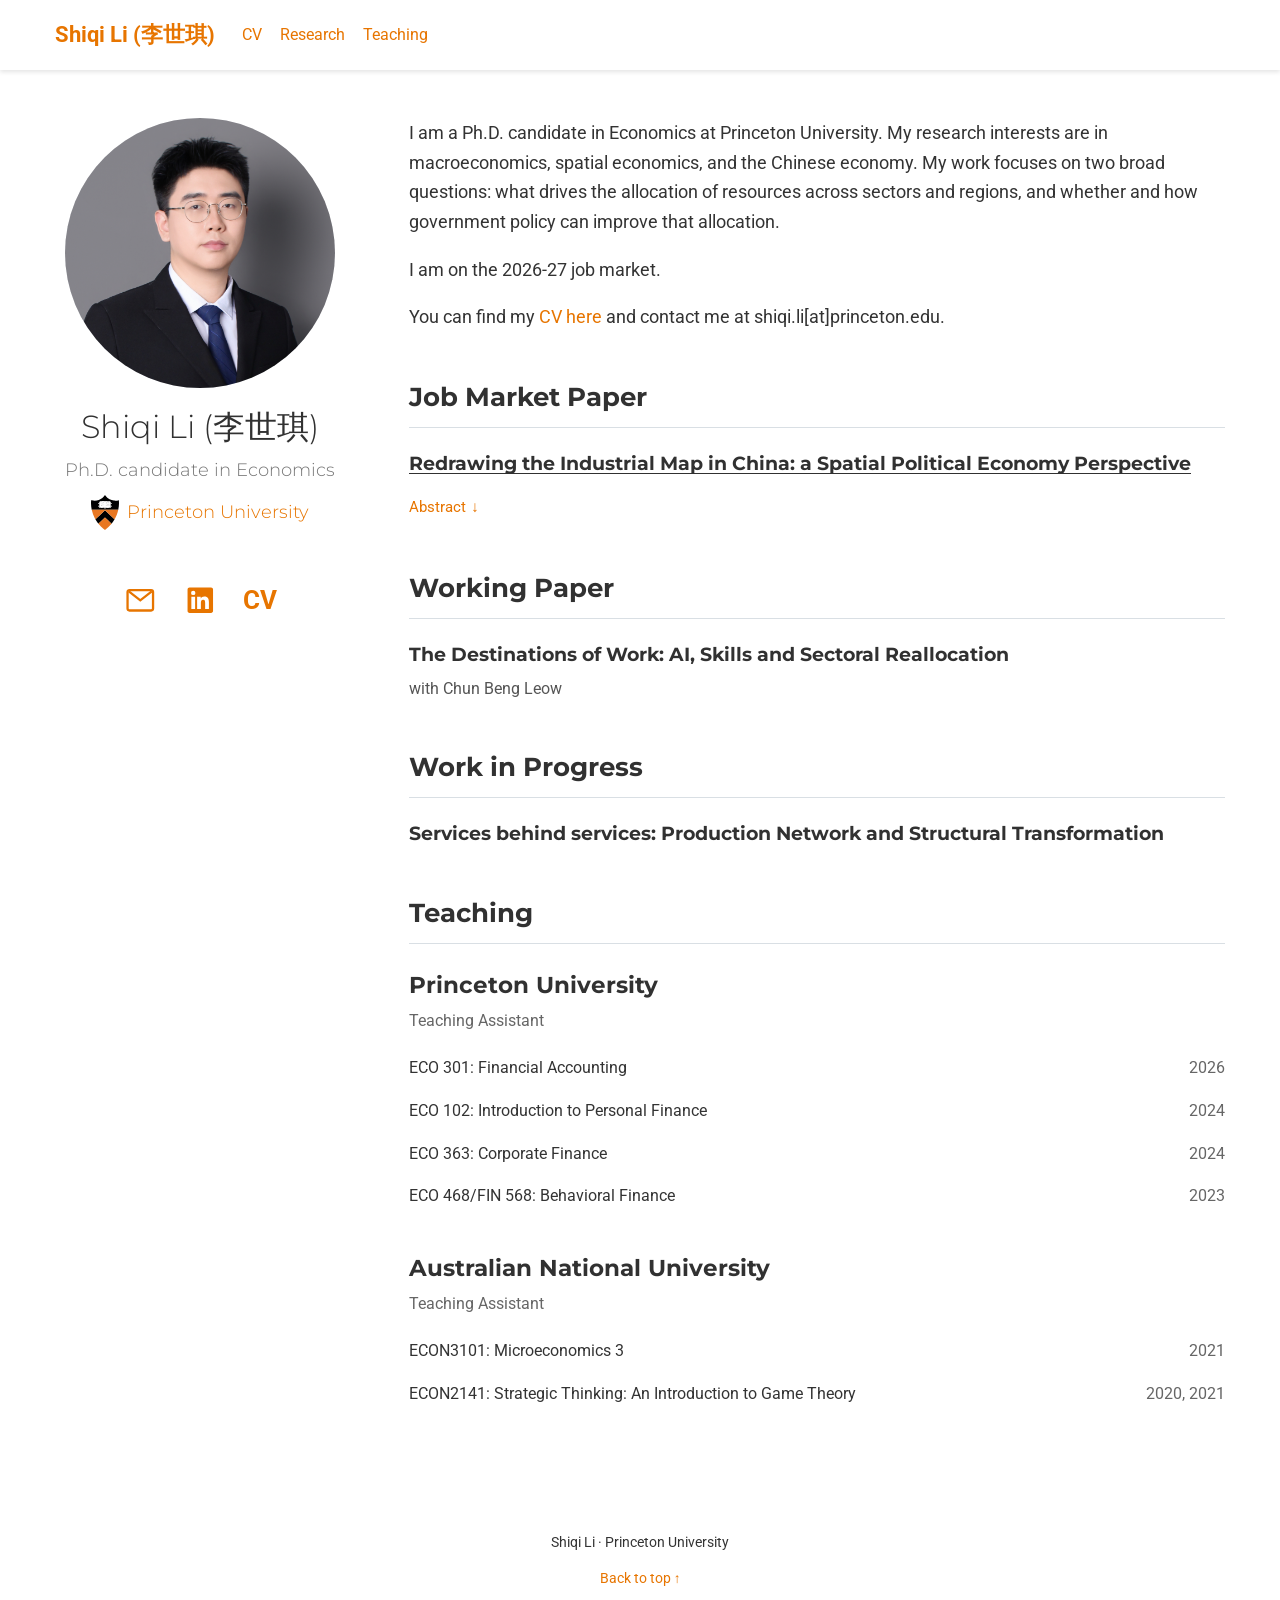
==== index.html @ 88051ad0 "Publish job market paper and simplify website layout" ====
<!doctype html>
<html lang="en">
<head>
  <meta charset="utf-8">
  <meta name="viewport" content="width=device-width, initial-scale=1">
  <meta name="description" content="Shiqi Li (李世琪), Ph.D. candidate in Economics at Princeton University. Research in macroeconomics, spatial economics, and the Chinese economy. 2026–27 job market.">
  <meta name="author" content="Shiqi Li">
  <meta name="theme-color" content="#ffffff">
  <link rel="canonical" href="https://shiqi-li.com/">
  <meta property="og:title" content="Shiqi Li">
  <meta property="og:description" content="Ph.D. candidate in Economics at Princeton University. Research in macroeconomics, spatial economics, and the Chinese economy. 2026–27 job market.">
  <meta property="og:type" content="website">
  <meta property="og:url" content="https://shiqi-li.com/">
  <title>Shiqi Li</title>
  <link rel="icon" type="image/svg+xml" href="assets/Princeton_seal.svg">
  <link rel="preconnect" href="https://fonts.googleapis.com">
  <link rel="preconnect" href="https://fonts.gstatic.com" crossorigin>
  <link href="https://fonts.googleapis.com/css?family=Montserrat:400,700%7CRoboto:400,400italic,700&display=swap" rel="stylesheet">
  <link rel="stylesheet" href="assets/academic.css">
  <link rel="stylesheet" href="styles.css">
  <script src="site.js" defer></script>
</head>
<body id="top">
  <a class="skip-link" href="#main">Skip to content</a>
  <header>
    <nav class="navbar navbar-expand-lg navbar-light" id="navbar-main" aria-label="Main navigation">
      <div class="container">
        <a class="navbar-brand" href="#about">Shiqi Li (李世琪)</a>
        <button class="menu-toggle" type="button" aria-expanded="false" aria-controls="navigation">
          <svg width="24" height="24" viewBox="0 0 24 24" aria-hidden="true"><path d="M3 6h18M3 12h18M3 18h18" fill="none" stroke="currentColor" stroke-width="2"/></svg>
          <span class="sr-only">Toggle navigation</span>
        </button>
        <ul class="site-navigation navbar-nav" id="navigation">
          <li class="nav-item"><a class="nav-link" href="files/CV_ShiqiLi.pdf">CV</a></li>
          <li class="nav-item"><a class="nav-link" href="#research">Research</a></li>
          <li class="nav-item"><a class="nav-link" href="#teaching">Teaching</a></li>
        </ul>
      </div>
    </nav>
  </header>

  <main id="main" class="container site-layout">
    <aside class="profile-sidebar" aria-labelledby="profile-name">
      <div id="profile">
        <div class="avatar avatar-circle profile-photo">
          <img src="assets/ShiqiLi_photo.jpg" alt="Shiqi Li" width="3189" height="4783" fetchpriority="high" decoding="async">
        </div>
        <div class="portrait-title">
          <h1 id="profile-name">Shiqi Li (李世琪)</h1>
          <h3>Ph.D. candidate in Economics</h3>
          <h3><a class="university-link" href="https://economics.princeton.edu/"><img class="university-logo" src="assets/Princeton_seal.svg" alt="" width="28" height="36">Princeton University</a></h3>
        </div>
        <ul class="network-icon" aria-label="Profile links">
          <li><a href="mailto:shiqi.li@princeton.edu" aria-label="Email Shiqi Li" title="Email">
            <svg class="profile-icon" viewBox="0 0 24 24" aria-hidden="true"><rect x="2" y="4" width="20" height="16" rx="1.5" fill="none" stroke="currentColor" stroke-width="1.8"/><path d="m3 5 9 7 9-7" fill="none" stroke="currentColor" stroke-width="1.8"/></svg>
          </a></li>
          <li><a href="https://www.linkedin.com/in/shiqi-li-257628123/" aria-label="Shiqi Li on LinkedIn" title="LinkedIn">
            <svg class="profile-icon" viewBox="0 0 24 24" aria-hidden="true"><path fill="currentColor" d="M20.45 2H3.55C2.69 2 2 2.68 2 3.52v16.96C2 21.32 2.69 22 3.55 22h16.9c.86 0 1.55-.68 1.55-1.52V3.52C22 2.68 21.31 2 20.45 2ZM7.93 18.75H4.98V9.2h2.95v9.55ZM6.45 7.9a1.71 1.71 0 1 1 0-3.42 1.71 1.71 0 0 1 0 3.42Zm12.3 10.85H15.8V14.1c0-1.11-.02-2.54-1.55-2.54-1.55 0-1.79 1.21-1.79 2.46v4.73H9.51V9.2h2.83v1.3h.04c.39-.74 1.36-1.52 2.79-1.52 2.98 0 3.58 1.96 3.58 4.51v5.26Z"/></svg>
          </a></li>
          <li><a class="cv-icon" href="files/CV_ShiqiLi.pdf" aria-label="Download curriculum vitae, PDF" title="Curriculum vitae">CV</a></li>
        </ul>
      </div>
    </aside>

    <div class="main-content">
      <section id="about" class="content-section biography" aria-label="Biography">
        <p>I am a Ph.D. candidate in Economics at Princeton University. My research interests are in macroeconomics, spatial economics, and the Chinese economy. My work focuses on two broad questions: what drives the allocation of resources across sectors and regions, and whether and how government policy can improve that allocation.</p>
        <p>I am on the 2026-27 job market.</p>
        <p>You can find my <a href="files/CV_ShiqiLi.pdf">CV here</a> and contact me at shiqi.li[at]princeton.edu.</p>
      </section>

      <section id="research" class="content-section" aria-labelledby="research-heading">
        <h2 class="section-title" id="research-heading">Job Market Paper</h2>
        <article class="paper-entry">
          <h3 class="article-title"><a href="files/ShiqiLI_JMP.pdf">Redrawing the Industrial Map in China: a Spatial Political Economy Perspective</a></h3>
          <details class="paper-abstract">
            <summary><span>Abstract</span><span class="abstract-arrow" aria-hidden="true">↓</span></summary>
            <div class="article-style">
              <p>Chinese provinces’ industrial structures have become increasingly similar. This paper develops a quantitative spatial political-economy model to recover provincial industrial priorities from observed subsidies, accounting for trade, production networks, and national external economies of scale. Recovered priorities become more similar across inland and coastal provinces and align with national and provincial development plans. Removing recovered sectoral priorities reduces national welfare, yet optimally designed priorities would raise welfare by 1.12 percent in 2012 while holding each province’s budget fixed. These findings show that increasing industrial similarity under local sectoral priorities is consistent with national scale spillovers, while redesigning those priorities can further improve welfare within existing fiscal resources.</p>
            </div>
          </details>
        </article>
      </section>

      <section id="working-papers" class="content-section" aria-labelledby="working-heading">
        <h2 class="section-title" id="working-heading">Working Paper</h2>
        <article class="paper-entry">
          <h3 class="article-title">The Destinations of Work: AI, Skills and Sectoral Reallocation</h3>
          <p class="paper-coauthors">with Chun Beng Leow</p>
        </article>
      </section>

      <section id="work-in-progress" class="content-section" aria-labelledby="progress-heading">
        <h2 class="section-title" id="progress-heading">Work in Progress</h2>
        <article class="paper-entry">
          <h3 class="article-title">Services behind services: Production Network and Structural Transformation</h3>
        </article>
      </section>

      <section id="teaching" class="content-section teaching-content" aria-labelledby="teaching-heading">
        <h2 class="section-title" id="teaching-heading">Teaching</h2>
        <h3>Princeton University</h3>
        <p class="teaching-role">Teaching Assistant</p>
        <ul class="course-list">
          <li><span>ECO 301: Financial Accounting</span><span>2026</span></li>
          <li><span>ECO 102: Introduction to Personal Finance</span><span>2024</span></li>
          <li><span>ECO 363: Corporate Finance</span><span>2024</span></li>
          <li><span>ECO 468/FIN 568: Behavioral Finance</span><span>2023</span></li>
        </ul>
        <h3>Australian National University</h3>
        <p class="teaching-role">Teaching Assistant</p>
        <ul class="course-list">
          <li><span>ECON3101: Microeconomics 3</span><span>2021</span></li>
          <li><span>ECON2141: Strategic Thinking: An Introduction to Game Theory</span><span>2020, 2021</span></li>
        </ul>
      </section>
    </div>
  </main>
  <footer class="site-footer"><div class="container"><p>Shiqi Li · Princeton University</p><a href="#top" class="back-to-top">Back to top ↑</a></div></footer>
</body>
</html>
---- styles.css ----
/* Small adaptations of the supplied Hugo Academic template. */
:root { --brand-orange: #E77500; }
a, a:hover, a:focus { color: var(--brand-orange); }
#navbar-main .navbar-brand, #navbar-main .navbar-nav .nav-link { color: var(--brand-orange); }
#navbar-main .navbar-nav .nav-link.active { color: var(--brand-orange) !important; }
html { font-size: 18px; scroll-behavior: smooth; scroll-padding-top: 88px; }
body { overflow-wrap: break-word; }
.site-layout { display: grid; grid-template-columns: 290px minmax(0, 1fr); gap: 64px; align-items: start; padding-top: 48px; padding-bottom: 40px; }
.profile-sidebar { position: sticky; top: 100px; }
#profile { padding: 0; }
.main-content { min-width: 0; }
.content-section { margin-bottom: 48px; }
.content-section:last-child { margin-bottom: 0; }
.section-title { margin: 0 0 22px; padding-bottom: 12px; border-bottom: 1px solid #d9dfe4; font-size: 1.45rem; font-weight: 700; line-height: 1.35; }
.portrait-title h1 { font-size: 1.75em; font-weight: 300; margin: 20px 0 10px; }
.portrait-title h3 { font-size: 1rem; line-height: 1.5; }
.university-link { display: inline-flex; align-items: center; gap: 8px; }
.university-logo { width: 28px; height: 36px; flex: 0 0 28px; object-fit: contain; }
.profile-photo { overflow: hidden; background: #eef0f3; }
.profile-photo img { width: 100%; height: 100%; object-fit: cover; object-position: 50% 18%; transform: scale(1.65); transform-origin: 50% 28%; }
.profile-icon { width: 1.7rem; height: 1.7rem; display: block; }
.network-icon { display: flex; justify-content: center; align-items: center; gap: 16px; padding: 0; }
.network-icon li { display: block; margin: 0; }
.network-icon a { display: flex; align-items: center; justify-content: center; min-width: 44px; min-height: 44px; }
.cv-icon { font-size: 1.45rem; font-weight: 700; line-height: 1; }
.paper-entry + .paper-entry { margin-top: 30px; }
.paper-entry .article-title { margin: 0 0 8px; font-size: 1.05rem; font-weight: 700; line-height: 1.5; }
.paper-entry .article-title a { color: inherit; text-decoration: underline; text-decoration-thickness: 1px; text-underline-offset: .16em; }
.paper-coauthors { margin: 0 0 12px; color: #555; font-size: .9rem; line-height: 1.5; }
.paper-entry .article-style { font-size: .95rem; }
.paper-entry .article-style p:last-child { margin-bottom: 0; }
.paper-abstract { margin-top: 12px; }
.paper-abstract > summary { display: inline-flex; align-items: center; gap: .35em; list-style: none; cursor: pointer; color: var(--brand-orange); padding: 4px 0; font-size: .85rem; line-height: 1.5; }
.paper-abstract > summary::-webkit-details-marker { display: none; }
.paper-abstract > summary:hover > span:first-child { text-decoration: underline; }
.abstract-arrow { display: inline-block; }
.paper-abstract[open] .abstract-arrow { transform: rotate(180deg); }
.paper-abstract > summary:focus-visible { outline: 3px solid var(--brand-orange); outline-offset: 4px; }
.paper-abstract > .article-style { margin-top: 16px; }
.teaching-content h3:first-child { margin-top: 0; }
.teaching-role { color: #666; font-size: .9rem; margin-bottom: 12px; }
.course-list { list-style: none; padding: 0; margin: 0 0 36px; font-size: .9rem; }
.course-list li { display: flex; justify-content: space-between; align-items: baseline; gap: 24px; padding: 8px 0; }
.course-list li > span:last-child { white-space: nowrap; color: #666; }
.site-navigation { display: flex; flex-direction: row; margin-right: auto; }
.menu-toggle { display: none; border: 0; padding: 10px; background: transparent; color: #34495e; cursor: pointer; }
.site-footer { margin: 0; padding: 40px 0; text-align: center; }
.site-footer p { margin: 0 0 8px; }
.back-to-top { font-size: .75rem; }
.skip-link { position: fixed; top: -100px; left: 16px; z-index: 2000; background: #fff; padding: 12px 20px; }
.skip-link:focus { top: 8px; }
a:focus-visible, button:focus-visible { outline: 3px solid var(--brand-orange); outline-offset: 4px; }
@media (max-width: 991.98px) {
  html { font-size: 16px; scroll-padding-top: 68px; }
  .site-layout { display: block; padding-top: 32px; }
  .profile-sidebar { position: static; margin-bottom: 40px; }
  #navbar-main .container { position: relative; }
  .menu-toggle { display: flex; }
  #navbar-main .site-navigation { position: absolute; top: 100%; left: 0; right: 0; display: flex; flex-direction: column; margin: 0; padding: 8px 24px 16px; background: #fff; box-shadow: 0 6px 10px rgba(0,0,0,.08); }
  .js #navbar-main .site-navigation { display: none; }
  .js #navbar-main .site-navigation.is-open { display: flex; }
  #navbar-main .navbar-brand { margin-right: auto; }
  #navbar-main .nav-link { padding: 10px 0; }
  #profile { padding-top: 0; }
  .section-title { font-size: 1.35rem; }
}
@media (max-width: 575.98px) {
  .container { padding-left: 24px; padding-right: 24px; }
  .course-list li { gap: 12px; }
}
@media (prefers-reduced-motion: reduce) { html { scroll-behavior: auto; } .home-section { animation: none; } }
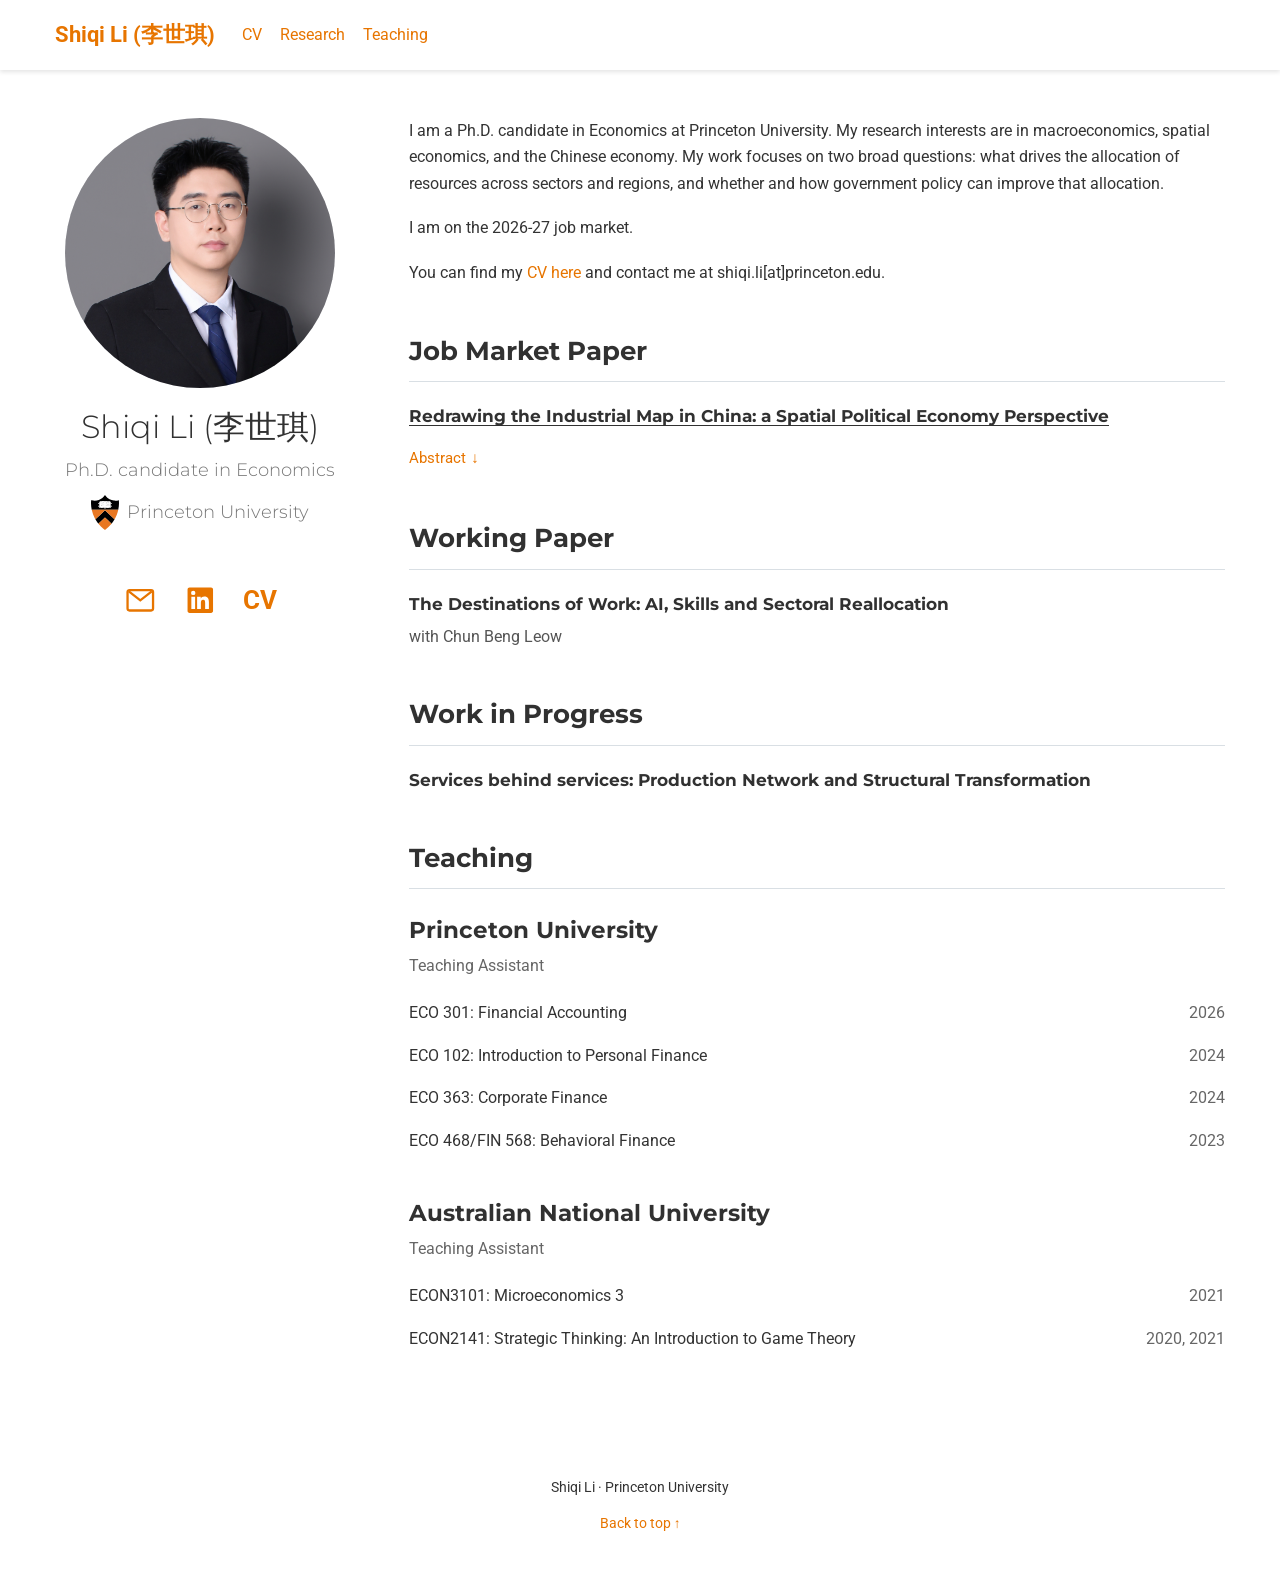
==== commit 7d744d85: "Reduce biography and paper title fonts and unlink affiliation" ====
--- a/index.html
+++ b/index.html
@@ -48,7 +48,7 @@
         <div class="portrait-title">
           <h1 id="profile-name">Shiqi Li (李世琪)</h1>
           <h3>Ph.D. candidate in Economics</h3>
-          <h3><a class="university-link" href="https://economics.princeton.edu/"><img class="university-logo" src="assets/Princeton_seal.svg" alt="" width="28" height="36">Princeton University</a></h3>
+          <h3><span class="university-affiliation"><img class="university-logo" src="assets/Princeton_seal.svg" alt="" width="28" height="36">Princeton University</span></h3>
         </div>
         <ul class="network-icon" aria-label="Profile links">
           <li><a href="mailto:shiqi.li@princeton.edu" aria-label="Email Shiqi Li" title="Email">
--- a/styles.css
+++ b/styles.css
@@ -9,12 +9,13 @@
 .profile-sidebar { position: sticky; top: 100px; }
 #profile { padding: 0; }
 .main-content { min-width: 0; }
+.biography { font-size: calc(1rem - 2px); }
 .content-section { margin-bottom: 48px; }
 .content-section:last-child { margin-bottom: 0; }
 .section-title { margin: 0 0 22px; padding-bottom: 12px; border-bottom: 1px solid #d9dfe4; font-size: 1.45rem; font-weight: 700; line-height: 1.35; }
 .portrait-title h1 { font-size: 1.75em; font-weight: 300; margin: 20px 0 10px; }
 .portrait-title h3 { font-size: 1rem; line-height: 1.5; }
-.university-link { display: inline-flex; align-items: center; gap: 8px; }
+.university-affiliation { display: inline-flex; align-items: center; gap: 8px; }
 .university-logo { width: 28px; height: 36px; flex: 0 0 28px; object-fit: contain; }
 .profile-photo { overflow: hidden; background: #eef0f3; }
 .profile-photo img { width: 100%; height: 100%; object-fit: cover; object-position: 50% 18%; transform: scale(1.65); transform-origin: 50% 28%; }
@@ -24,7 +25,7 @@
 .network-icon a { display: flex; align-items: center; justify-content: center; min-width: 44px; min-height: 44px; }
 .cv-icon { font-size: 1.45rem; font-weight: 700; line-height: 1; }
 .paper-entry + .paper-entry { margin-top: 30px; }
-.paper-entry .article-title { margin: 0 0 8px; font-size: 1.05rem; font-weight: 700; line-height: 1.5; }
+.paper-entry .article-title { margin: 0 0 8px; font-size: calc(1.05rem - 2px); font-weight: 700; line-height: 1.5; }
 .paper-entry .article-title a { color: inherit; text-decoration: underline; text-decoration-thickness: 1px; text-underline-offset: .16em; }
 .paper-coauthors { margin: 0 0 12px; color: #555; font-size: .9rem; line-height: 1.5; }
 .paper-entry .article-style { font-size: .95rem; }
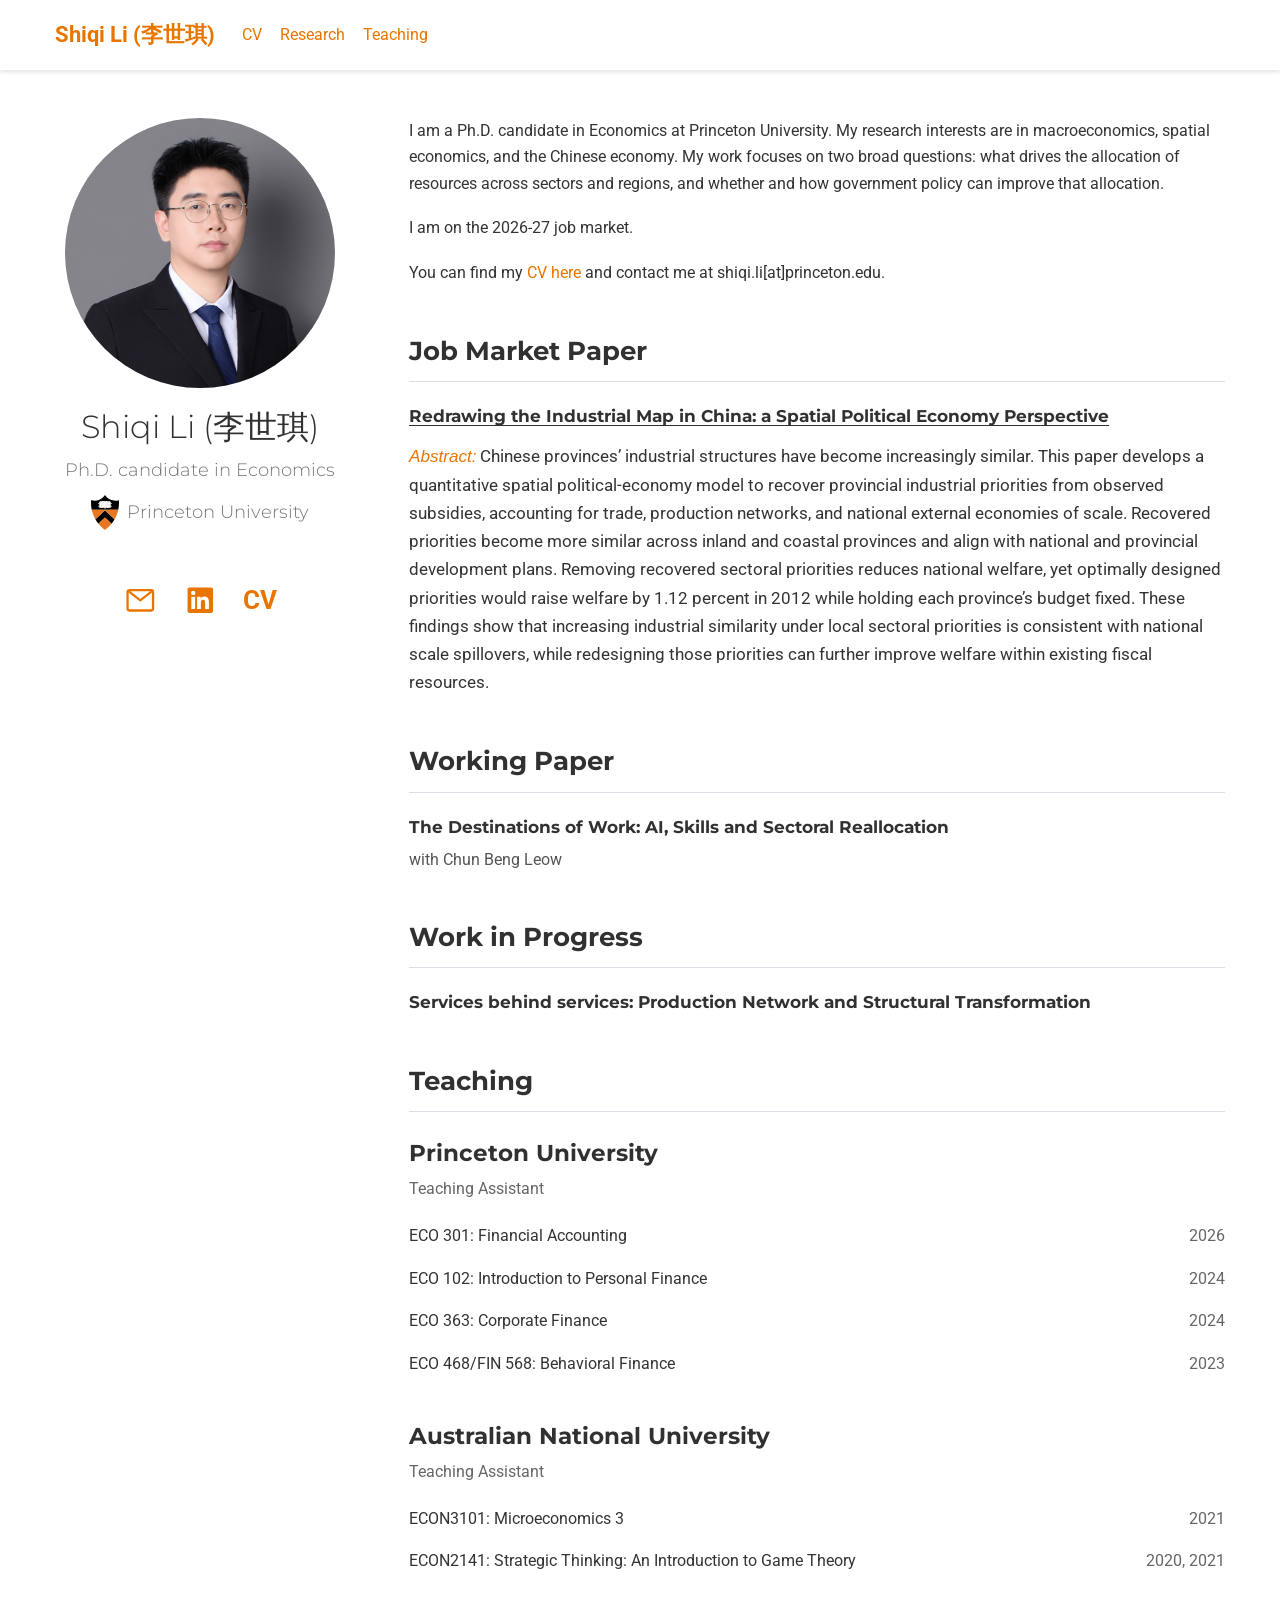
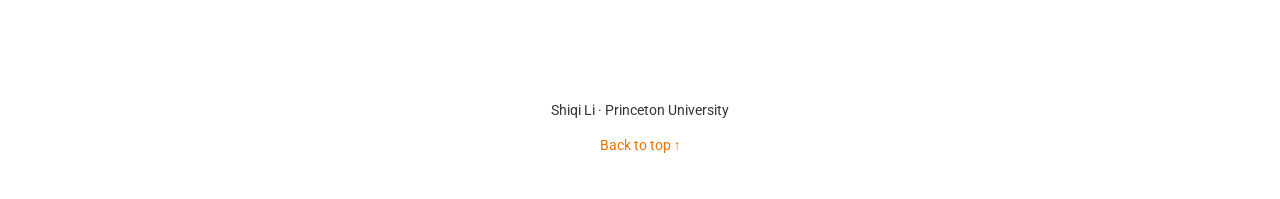
==== commit ff3fb02b: "Show JMP abstract and add compatible browser icons" ====
--- a/index.html
+++ b/index.html
@@ -12,7 +12,9 @@
   <meta property="og:type" content="website">
   <meta property="og:url" content="https://shiqi-li.com/">
   <title>Shiqi Li</title>
-  <link rel="icon" type="image/svg+xml" href="assets/Princeton_seal.svg">
+  <link rel="icon" href="favicon.ico" sizes="16x16 32x32 48x48">
+  <link rel="icon" type="image/png" sizes="48x48" href="assets/favicon-48x48.png">
+  <link rel="apple-touch-icon" sizes="180x180" href="assets/apple-touch-icon.png">
   <link rel="preconnect" href="https://fonts.googleapis.com">
   <link rel="preconnect" href="https://fonts.gstatic.com" crossorigin>
   <link href="https://fonts.googleapis.com/css?family=Montserrat:400,700%7CRoboto:400,400italic,700&display=swap" rel="stylesheet">
@@ -31,7 +33,7 @@
           <span class="sr-only">Toggle navigation</span>
         </button>
         <ul class="site-navigation navbar-nav" id="navigation">
-          <li class="nav-item"><a class="nav-link" href="files/CV_ShiqiLi.pdf">CV</a></li>
+          <li class="nav-item"><a class="nav-link" href="files/ShiqiLI_CV.pdf">CV</a></li>
           <li class="nav-item"><a class="nav-link" href="#research">Research</a></li>
           <li class="nav-item"><a class="nav-link" href="#teaching">Teaching</a></li>
         </ul>
@@ -57,7 +59,7 @@
           <li><a href="https://www.linkedin.com/in/shiqi-li-257628123/" aria-label="Shiqi Li on LinkedIn" title="LinkedIn">
             <svg class="profile-icon" viewBox="0 0 24 24" aria-hidden="true"><path fill="currentColor" d="M20.45 2H3.55C2.69 2 2 2.68 2 3.52v16.96C2 21.32 2.69 22 3.55 22h16.9c.86 0 1.55-.68 1.55-1.52V3.52C22 2.68 21.31 2 20.45 2ZM7.93 18.75H4.98V9.2h2.95v9.55ZM6.45 7.9a1.71 1.71 0 1 1 0-3.42 1.71 1.71 0 0 1 0 3.42Zm12.3 10.85H15.8V14.1c0-1.11-.02-2.54-1.55-2.54-1.55 0-1.79 1.21-1.79 2.46v4.73H9.51V9.2h2.83v1.3h.04c.39-.74 1.36-1.52 2.79-1.52 2.98 0 3.58 1.96 3.58 4.51v5.26Z"/></svg>
           </a></li>
-          <li><a class="cv-icon" href="files/CV_ShiqiLi.pdf" aria-label="Download curriculum vitae, PDF" title="Curriculum vitae">CV</a></li>
+          <li><a class="cv-icon" href="files/ShiqiLI_CV.pdf" aria-label="Download curriculum vitae, PDF" title="Curriculum vitae">CV</a></li>
         </ul>
       </div>
     </aside>
@@ -66,19 +68,16 @@
       <section id="about" class="content-section biography" aria-label="Biography">
         <p>I am a Ph.D. candidate in Economics at Princeton University. My research interests are in macroeconomics, spatial economics, and the Chinese economy. My work focuses on two broad questions: what drives the allocation of resources across sectors and regions, and whether and how government policy can improve that allocation.</p>
         <p>I am on the 2026-27 job market.</p>
-        <p>You can find my <a href="files/CV_ShiqiLi.pdf">CV here</a> and contact me at shiqi.li[at]princeton.edu.</p>
+        <p>You can find my <a href="files/ShiqiLI_CV.pdf">CV here</a> and contact me at shiqi.li[at]princeton.edu.</p>
       </section>
 
       <section id="research" class="content-section" aria-labelledby="research-heading">
         <h2 class="section-title" id="research-heading">Job Market Paper</h2>
         <article class="paper-entry">
           <h3 class="article-title"><a href="files/ShiqiLI_JMP.pdf">Redrawing the Industrial Map in China: a Spatial Political Economy Perspective</a></h3>
-          <details class="paper-abstract">
-            <summary><span>Abstract</span><span class="abstract-arrow" aria-hidden="true">↓</span></summary>
-            <div class="article-style">
-              <p>Chinese provinces’ industrial structures have become increasingly similar. This paper develops a quantitative spatial political-economy model to recover provincial industrial priorities from observed subsidies, accounting for trade, production networks, and national external economies of scale. Recovered priorities become more similar across inland and coastal provinces and align with national and provincial development plans. Removing recovered sectoral priorities reduces national welfare, yet optimally designed priorities would raise welfare by 1.12 percent in 2012 while holding each province’s budget fixed. These findings show that increasing industrial similarity under local sectoral priorities is consistent with national scale spillovers, while redesigning those priorities can further improve welfare within existing fiscal resources.</p>
-            </div>
-          </details>
+          <div class="paper-abstract article-style">
+            <p><em class="abstract-label">Abstract:</em> Chinese provinces’ industrial structures have become increasingly similar. This paper develops a quantitative spatial political-economy model to recover provincial industrial priorities from observed subsidies, accounting for trade, production networks, and national external economies of scale. Recovered priorities become more similar across inland and coastal provinces and align with national and provincial development plans. Removing recovered sectoral priorities reduces national welfare, yet optimally designed priorities would raise welfare by 1.12 percent in 2012 while holding each province’s budget fixed. These findings show that increasing industrial similarity under local sectoral priorities is consistent with national scale spillovers, while redesigning those priorities can further improve welfare within existing fiscal resources.</p>
+          </div>
         </article>
       </section>
 
--- a/styles.css
+++ b/styles.css
@@ -31,13 +31,7 @@
 .paper-entry .article-style { font-size: .95rem; }
 .paper-entry .article-style p:last-child { margin-bottom: 0; }
 .paper-abstract { margin-top: 12px; }
-.paper-abstract > summary { display: inline-flex; align-items: center; gap: .35em; list-style: none; cursor: pointer; color: var(--brand-orange); padding: 4px 0; font-size: .85rem; line-height: 1.5; }
-.paper-abstract > summary::-webkit-details-marker { display: none; }
-.paper-abstract > summary:hover > span:first-child { text-decoration: underline; }
-.abstract-arrow { display: inline-block; }
-.paper-abstract[open] .abstract-arrow { transform: rotate(180deg); }
-.paper-abstract > summary:focus-visible { outline: 3px solid var(--brand-orange); outline-offset: 4px; }
-.paper-abstract > .article-style { margin-top: 16px; }
+.abstract-label { color: var(--brand-orange); }
 .teaching-content h3:first-child { margin-top: 0; }
 .teaching-role { color: #666; font-size: .9rem; margin-bottom: 12px; }
 .course-list { list-style: none; padding: 0; margin: 0 0 36px; font-size: .9rem; }
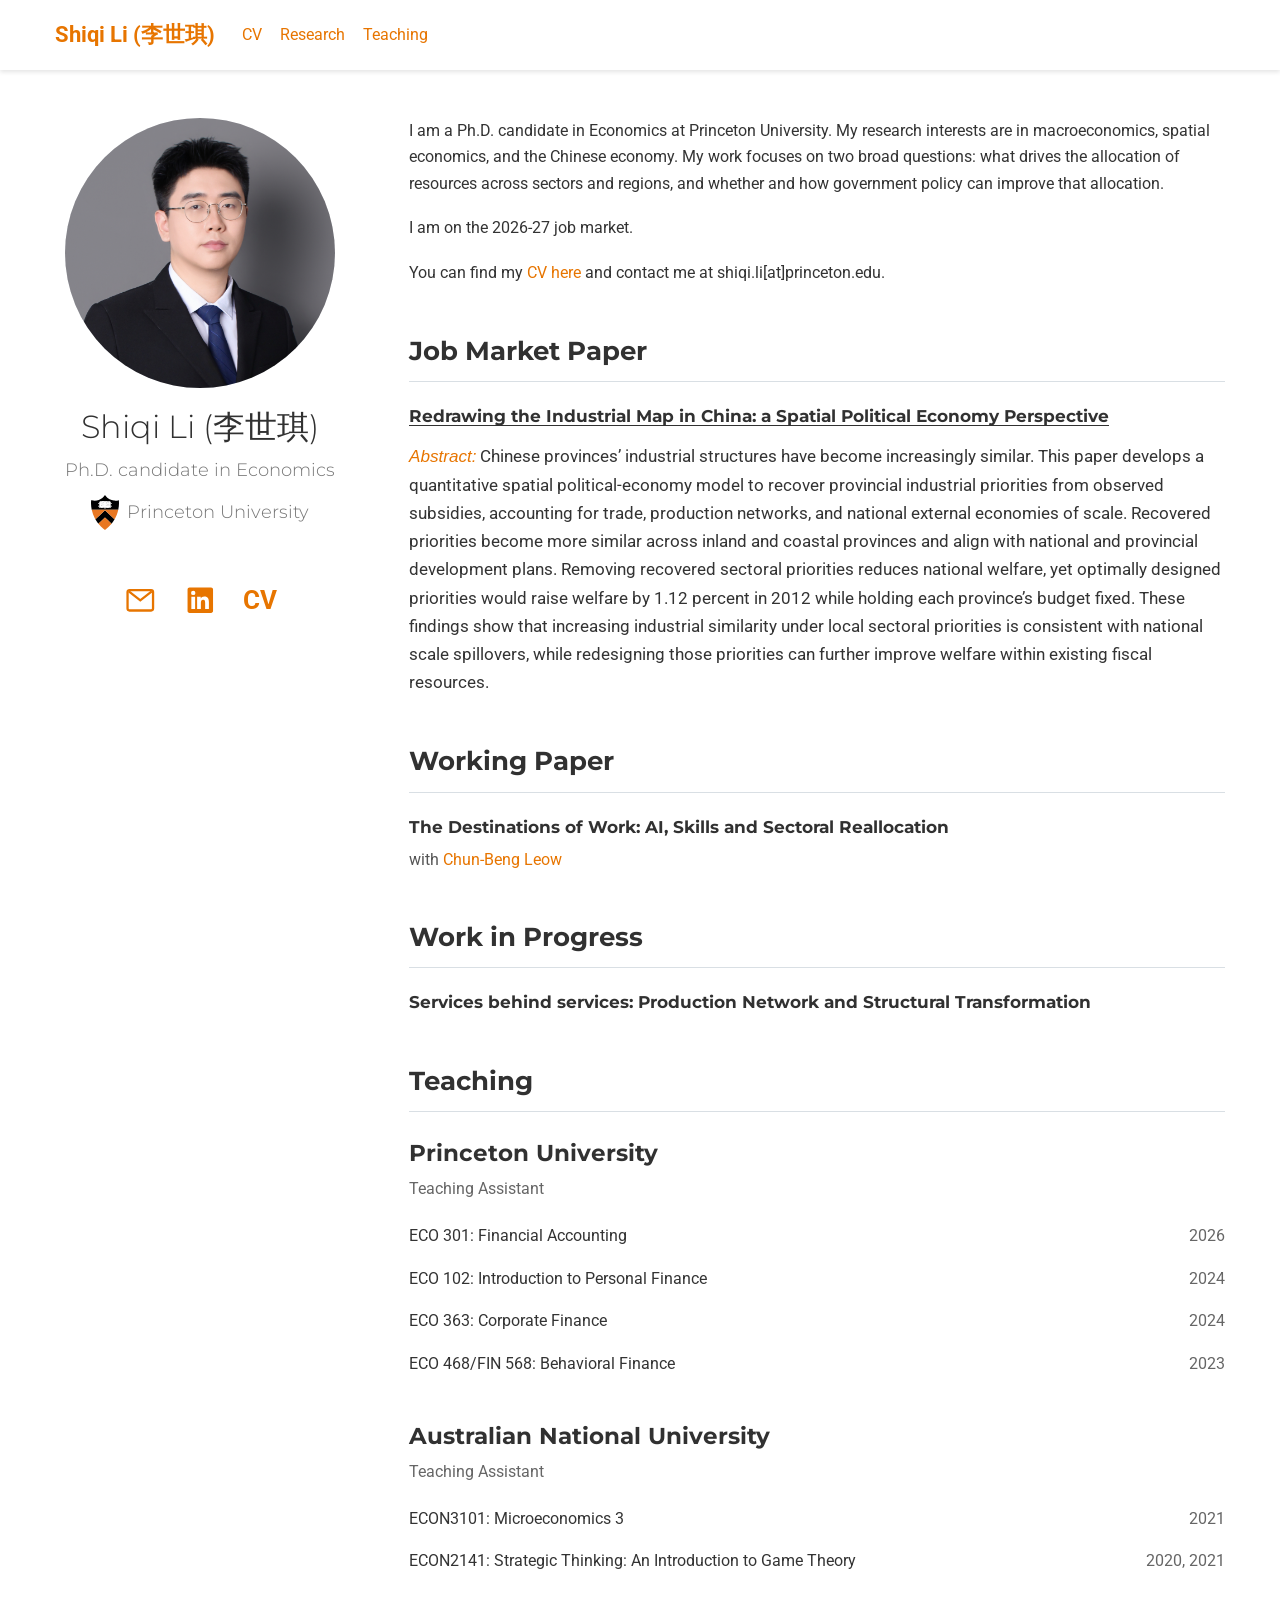
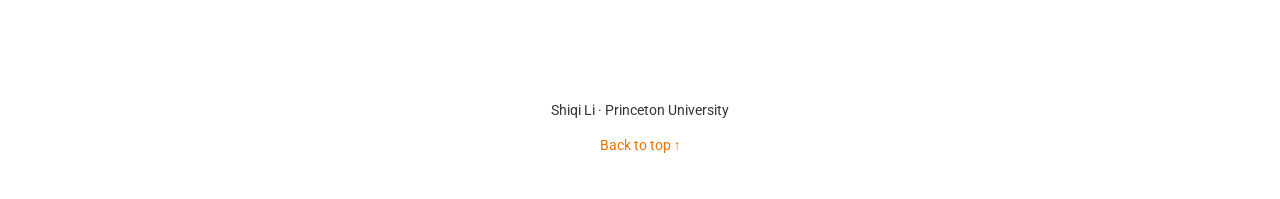
==== commit 9a8d098b: "Correct and link Chun-Beng Leow's name" ====
--- a/index.html
+++ b/index.html
@@ -3,14 +3,15 @@
 <head>
   <meta charset="utf-8">
   <meta name="viewport" content="width=device-width, initial-scale=1">
+  <meta name="google-site-verification" content="4Z5znPMPiIM-x6xT5Sxr_Hr4tHmn36kaYpLYVYUPS8M" />
   <meta name="description" content="Shiqi Li (李世琪), Ph.D. candidate in Economics at Princeton University. Research in macroeconomics, spatial economics, and the Chinese economy. 2026–27 job market.">
   <meta name="author" content="Shiqi Li">
   <meta name="theme-color" content="#ffffff">
-  <link rel="canonical" href="https://shiqi-li.com/">
+  <link rel="canonical" href="https://jackshiqili.github.io/">
   <meta property="og:title" content="Shiqi Li">
   <meta property="og:description" content="Ph.D. candidate in Economics at Princeton University. Research in macroeconomics, spatial economics, and the Chinese economy. 2026–27 job market.">
   <meta property="og:type" content="website">
-  <meta property="og:url" content="https://shiqi-li.com/">
+  <meta property="og:url" content="https://jackshiqili.github.io/">
   <title>Shiqi Li</title>
   <link rel="icon" href="favicon.ico" sizes="16x16 32x32 48x48">
   <link rel="icon" type="image/png" sizes="48x48" href="assets/favicon-48x48.png">
@@ -85,7 +86,7 @@
         <h2 class="section-title" id="working-heading">Working Paper</h2>
         <article class="paper-entry">
           <h3 class="article-title">The Destinations of Work: AI, Skills and Sectoral Reallocation</h3>
-          <p class="paper-coauthors">with Chun Beng Leow</p>
+          <p class="paper-coauthors">with <a href="https://ahbenglcb.github.io/">Chun-Beng Leow</a></p>
         </article>
       </section>
 
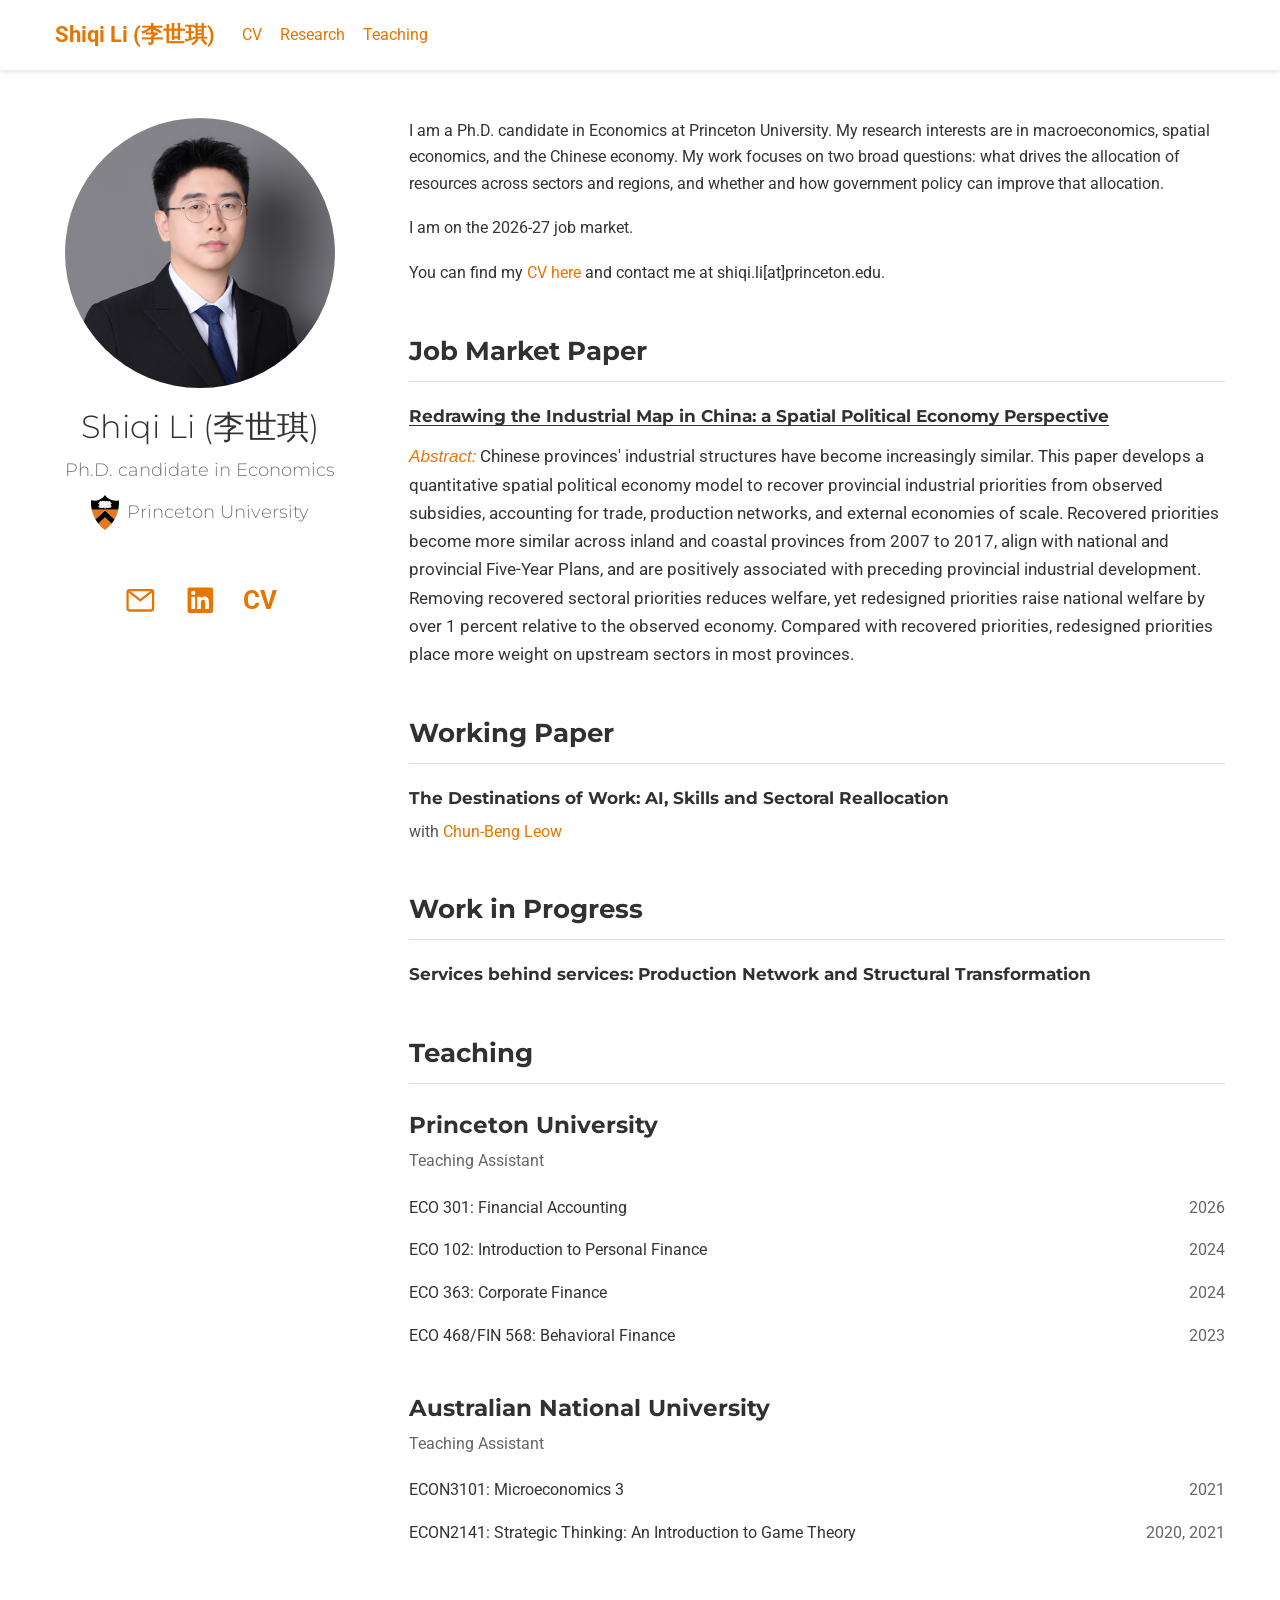
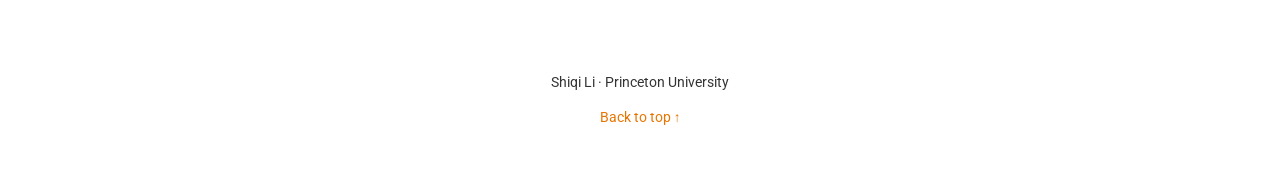
==== commit 28780338: "Update job market paper abstract" ====
--- a/index.html
+++ b/index.html
@@ -77,7 +77,7 @@
         <article class="paper-entry">
           <h3 class="article-title"><a href="files/ShiqiLI_JMP.pdf">Redrawing the Industrial Map in China: a Spatial Political Economy Perspective</a></h3>
           <div class="paper-abstract article-style">
-            <p><em class="abstract-label">Abstract:</em> Chinese provinces’ industrial structures have become increasingly similar. This paper develops a quantitative spatial political-economy model to recover provincial industrial priorities from observed subsidies, accounting for trade, production networks, and national external economies of scale. Recovered priorities become more similar across inland and coastal provinces and align with national and provincial development plans. Removing recovered sectoral priorities reduces national welfare, yet optimally designed priorities would raise welfare by 1.12 percent in 2012 while holding each province’s budget fixed. These findings show that increasing industrial similarity under local sectoral priorities is consistent with national scale spillovers, while redesigning those priorities can further improve welfare within existing fiscal resources.</p>
+            <p><em class="abstract-label">Abstract:</em> Chinese provinces' industrial structures have become increasingly similar. This paper develops a quantitative spatial political economy model to recover provincial industrial priorities from observed subsidies, accounting for trade, production networks, and external economies of scale. Recovered priorities become more similar across inland and coastal provinces from 2007 to 2017, align with national and provincial Five-Year Plans, and are positively associated with preceding provincial industrial development. Removing recovered sectoral priorities reduces welfare, yet redesigned priorities raise national welfare by over 1 percent relative to the observed economy. Compared with recovered priorities, redesigned priorities place more weight on upstream sectors in most provinces.</p>
           </div>
         </article>
       </section>
